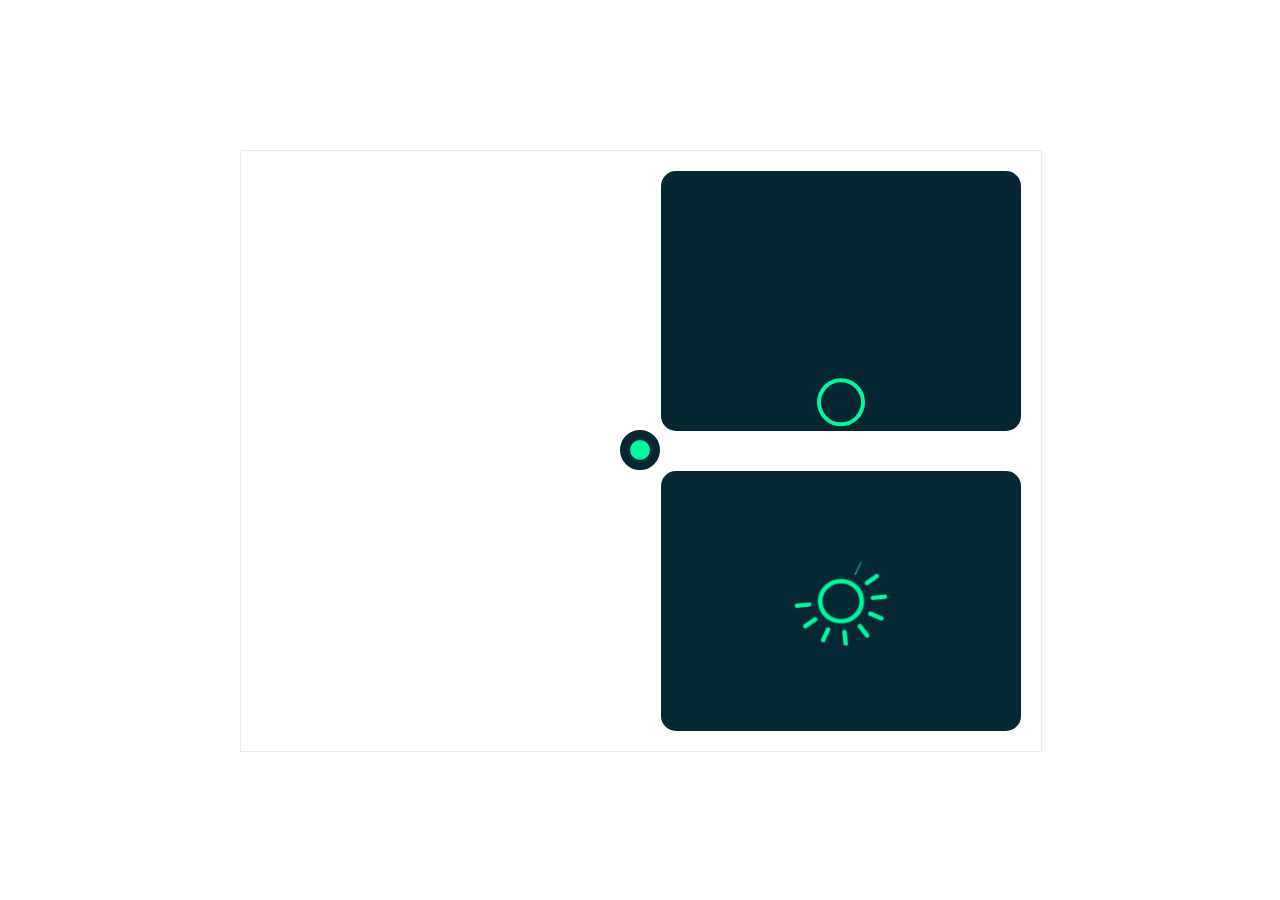
==== index.html @ 0fbd1613 "12.29实现基础页面，实现无点击纯css样式，引入原始gif图片，开始实现svg功能" ====
<!DOCTYPE html>
<html>
<head>
    <title>the four kinds of loading show ..</title>
    <meta name="description" content="" />
    <meta name="keywords" content="" />
    <meta name="author" content="" />
    <meta http-equiv="Content-Type" content="text/html;charset=UTF-8"/>
    <meta http-equiv="pragma" content="no-cache"/>
    <meta http-equiv="cache-control" content="no-cache"/>
    <meta http-equiv="expires" content="0"/>
    <meta name="viewport" content="width=device-width, initial-scale=1.0, maximum-scale=1.0, user-scalable=no"/>
    <meta name="format-detection" content="telephone=no" />
    <meta name="apple-mobile-web-app-capable" content="yes" /> 
    <link rel="stylesheet" type="text/css" href="css/utils.min.css" /> 
    <link rel="stylesheet" type="text/css" href="css/menu.min.css" />
</head>
<body>
    <div class="wrap">
        <div class="module">
            <div class="module-div module-css3">
                <div class="module-inner">
                </div>
            </div>
            <div class="module-div module-svg">
                <div class="module-inner">
                    <img width="100%" height="100%" style="background:#062731" src="resources/loading.svg"> 
                </div>
            </div>
            <div class="module-div module-canvas">
                <div class="module-inner">
                </div>
            </div>
            <div class="module-div module-gif">
                <div class="module-inner">
                    <img width="100%" height="100%" src="resources/loading.gif" >
                </div>
            </div>
        </div>
        <label class="main-label" for="checkbox"></label>
        <input class="main-checkbox" id="checkbox" type="checkbox">
        <div>
            <label class="theDiv div-gif">gif</label>
            <label class="theDiv div-css3">css3</label>
            <label class="theDiv div-canvas">cv</label>
            <label class="theDiv div-svg">svg</label>
        </div>
    </div>
</body>
</html>
<script src="js/main.min.js"></script>
---- css/utils.min.css ----
body,html{padding:0;margin:0;user-select:none;-webkit-user-select:none;min-width:960px}.wrap{width:100%;height:100%;min-width:960px}.module,.wrap{position:absolute}.module{width:800px;height:600px;border:1px solid #eaeaea;top:50%;left:50%;margin-top:-300px;margin-left:-400px;display:box-sizing;font-size:0}.module-div{display:inline-block;width:50%;height:50%;position:relative}.module-div .module-inner{position:absolute;width:360px;height:260px;top:20px;left:20px;border-radius:15px}.module-div img{border-radius:15px}
---- css/menu.min.css ----
.main-label{background:#000;height:20px;width:20px;border-radius:20px;position:absolute;top:50%;left:50%;margin-top:-20px;margin-left:-20px;border:10px solid #fff;z-index:1;opacity:0;animation:a 1s;-webkit-animation:a 1s}.main-checkbox{display:none}.main-checkbox+div{background:#00f99e;border-radius:20px;border:10px solid #062734;animation:c 1s;-webkit-animation:c 1s}.main-checkbox+div,.main-checkbox:checked+div{height:20px;width:20px;position:absolute;top:50%;left:50%;margin-top:-20px;margin-left:-20px}.main-checkbox:checked+div{background:#062734;border-radius:20px;border:10px solid #00f99e;animation:b 1s;-webkit-animation:b 1s}@keyframes a{0%{opacity:1}to{opacity:0}}@-webkit-keyframes a{0%{opacity:1}to{opacity:0}}@keyframes b{0%{background:#00f99e;border-width:10px;border-color:#062734}to{background:#062734;border-width:10px;border-color:#00f99e}}@-webkit-keyframes b{0%{background:#00f99e;border-width:10px;border-color:#062734}to{background:#062734;border-width:10px;border-color:#00f99e}}@keyframes c{0%{background:#062734;border-width:10px;border-color:#00f99e}to{background:#00f99e;border-width:10px;border-color:#062734}}@-webkit-keyframes c{0%{background:#062734;border-width:10px;border-color:#00f99e}to{background:#00f99e;border-width:10px;border-color:#062734}}input[type=checkbox]+div .theDiv{opacity:0;font-weight:bolder}input[type=checkbox]+div .theDiv,input[type=checkbox]:checked+div .theDiv{height:40px;width:40px;border-radius:20px;border:1px solid #00f99e;text-align:center;line-height:40px;top:50%;left:50%;position:absolute;color:#00f99e}input[type=checkbox]:checked+div .theDiv{opacity:1}.div-gif{margin-top:-20px;margin-left:10px;animation:k 1s ease-in}input[type=checkbox]:checked+div .div-gif{animation:j 1s ease-in;animation-fill-mode:forwards}.div-css3{margin-top:-20px;margin-left:-50px;animation:i 1s ease-in}input[type=checkbox]:checked+div .div-css3{animation:h 1s ease-in;animation-fill-mode:forwards}.div-canvas{margin-top:10px;margin-left:-20px;animation:g 1s ease-in}input[type=checkbox]:checked+div .div-canvas{animation:f 1s ease-in;animation-fill-mode:forwards}.div-svg{margin-top:-50px;margin-left:-20px;animation:e 1s ease-in}input[type=checkbox]:checked+div .div-svg{animation:d 1s ease-in;animation-fill-mode:forwards}@keyframes d{0%{opacity:0}to{animation-timing-function:ease-in;margin-top:-170px;margin-left:180px;opacity:1}}@keyframes e{0%{animation-timing-function:ease-in;margin-top:-170px;margin-left:180px;opacity:0}to{opacity:0}}@keyframes f{0%{opacity:0}to{animation-timing-function:ease-in;margin-top:130px;margin-left:-220px;opacity:1}}@keyframes g{0%{animation-timing-function:ease-in;margin-top:130px;margin-left:-220px;opacity:0}to{opacity:0}}@keyframes h{0%{opacity:0}to{animation-timing-function:ease-in;margin-top:-170px;margin-left:-220px;opacity:1}}@keyframes i{0%{animation-timing-function:ease-in;margin-top:-170px;margin-left:-220px;opacity:0}to{opacity:0}}@keyframes j{0%{opacity:0;top:50%;left:50%}to{animation-timing-function:ease-in;margin-top:130px;margin-left:180px;opacity:1}}@keyframes k{0%{animation-timing-function:ease-in;margin-top:130px;margin-left:180px;opacity:0}to{top:25%;left:25%;opacity:0}}
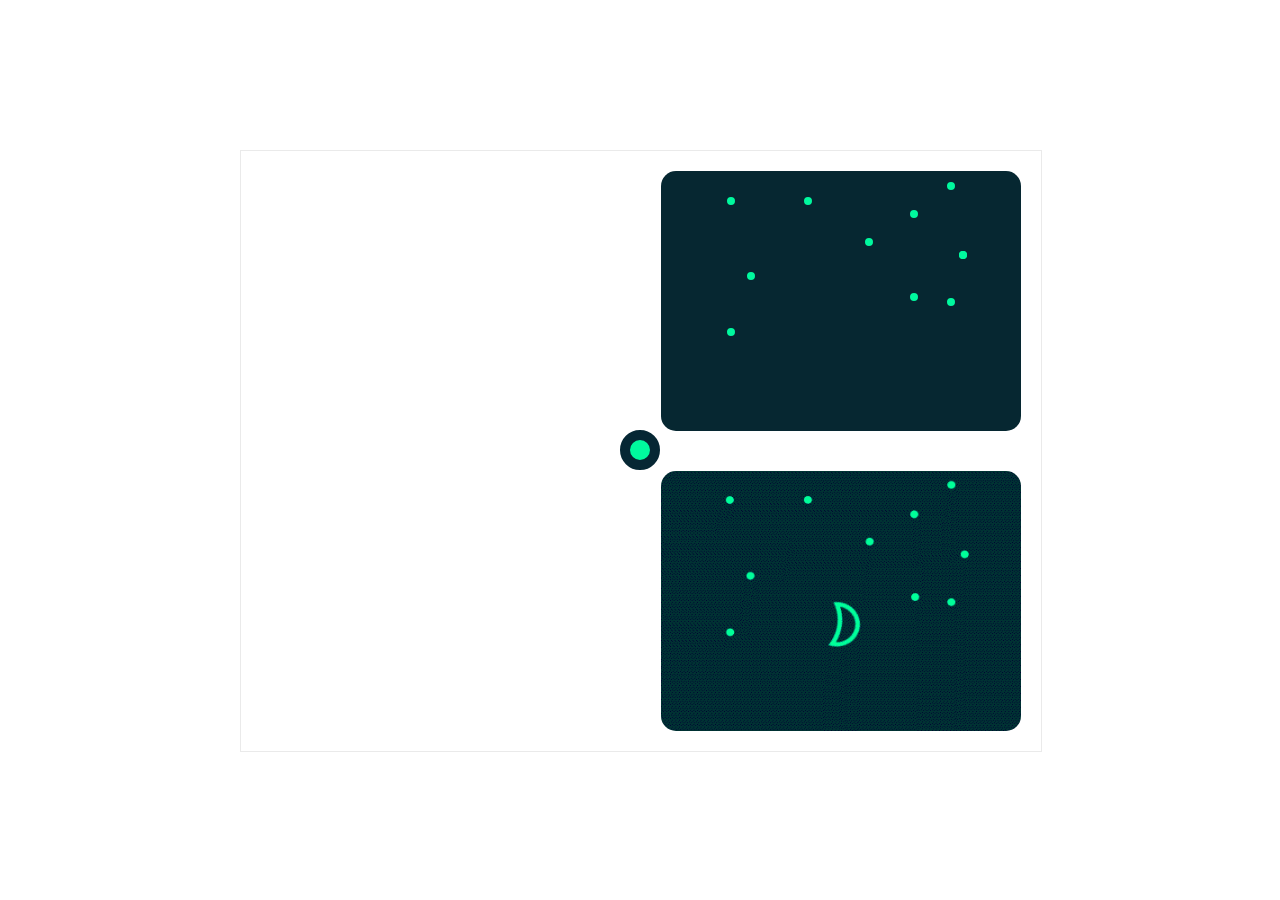
==== commit 8223fcda: "增加星星svg，时间较赶，准备换略微规则的loading页面实现" ====
--- a/index.html
+++ b/index.html
@@ -33,7 +33,7 @@
             </div>
             <div class="module-div module-gif">
                 <div class="module-inner">
-                    <img width="100%" height="100%" src="resources/loading.gif" >
+                    <img width="100%" height="100%" src="resources/loading-1.gif" >
                 </div>
             </div>
         </div>
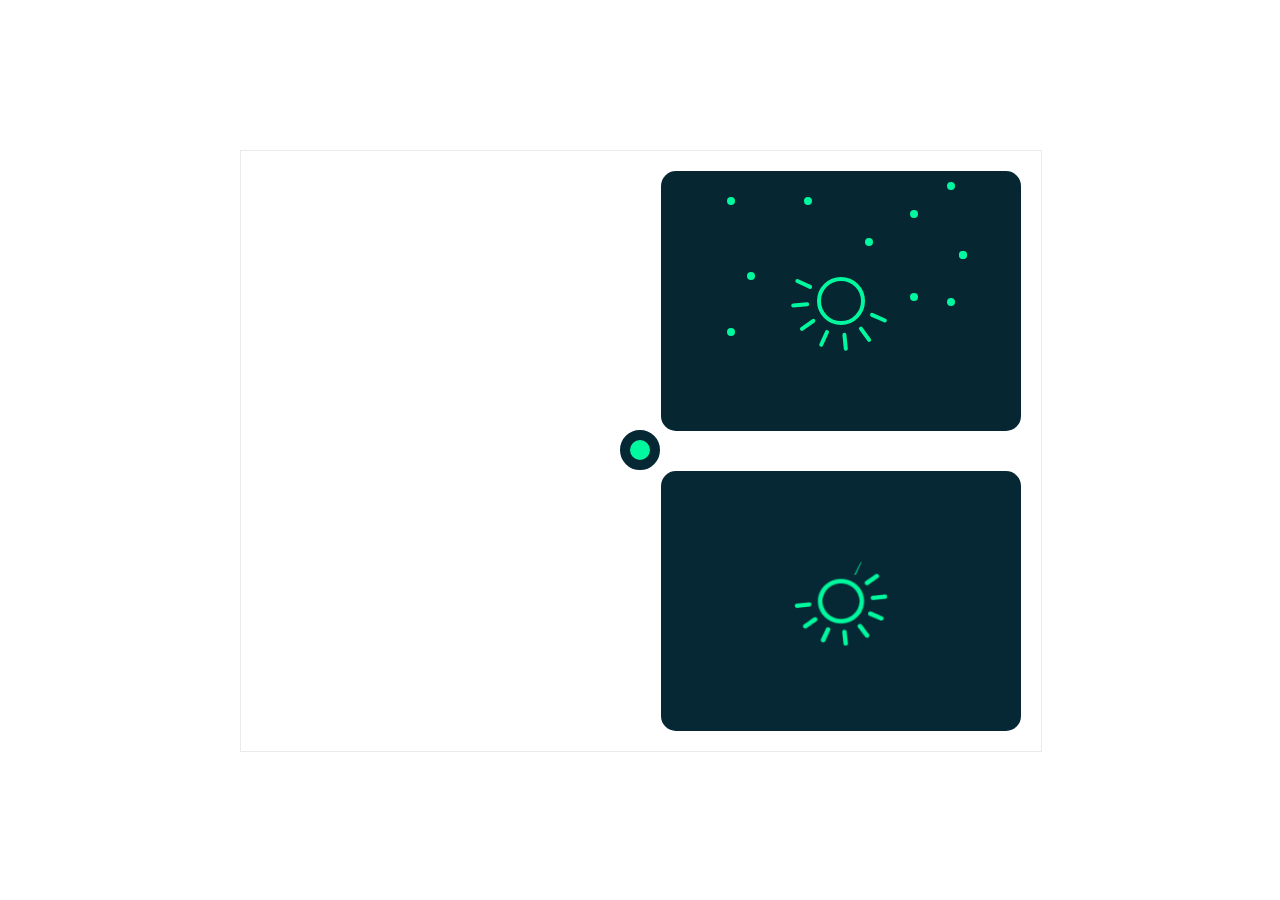
==== commit cd3258a1: "修改代码" ====
--- a/index.html
+++ b/index.html
@@ -11,8 +11,8 @@
     <meta http-equiv="expires" content="0"/>
     <meta name="viewport" content="width=device-width, initial-scale=1.0, maximum-scale=1.0, user-scalable=no"/>
     <meta name="format-detection" content="telephone=no" />
-    <meta name="apple-mobile-web-app-capable" content="yes" /> 
-    <link rel="stylesheet" type="text/css" href="css/utils.min.css" /> 
+    <meta name="apple-mobile-web-app-capable" content="yes" />
+    <link rel="stylesheet" type="text/css" href="css/utils.min.css" />
     <link rel="stylesheet" type="text/css" href="css/menu.min.css" />
 </head>
 <body>
@@ -24,7 +24,7 @@
             </div>
             <div class="module-div module-svg">
                 <div class="module-inner">
-                    <img width="100%" height="100%" style="background:#062731" src="resources/loading.svg"> 
+                    <img width="100%" height="100%" style="background:#062731" src="resources/loading.svg">
                 </div>
             </div>
             <div class="module-div module-canvas">
@@ -33,7 +33,7 @@
             </div>
             <div class="module-div module-gif">
                 <div class="module-inner">
-                    <img width="100%" height="100%" src="resources/loading-1.gif" >
+                    <img width="100%" height="100%" src="resources/loading.gif" >
                 </div>
             </div>
         </div>
--- a/css/utils.min.css
+++ b/css/utils.min.css
@@ -1 +1 @@
-body,html{padding:0;margin:0;user-select:none;-webkit-user-select:none;min-width:960px}.wrap{width:100%;height:100%;min-width:960px}.module,.wrap{position:absolute}.module{width:800px;height:600px;border:1px solid #eaeaea;top:50%;left:50%;margin-top:-300px;margin-left:-400px;display:box-sizing;font-size:0}.module-div{display:inline-block;width:50%;height:50%;position:relative}.module-div .module-inner{position:absolute;width:360px;height:260px;top:20px;left:20px;border-radius:15px}.module-div img{border-radius:15px}+body,html{padding:0;margin:0;user-select:none;-webkit-user-select:none;min-width:960px}.wrap{width:100%;height:100%;min-width:960px}.module,.wrap{position:absolute}.module{width:800px;height:600px;border:1px solid #eaeaea;top:50%;left:50%;margin-top:-300px;margin-left:-400px;display:box-sizing;font-size:0}.module-div{display:inline-block;width:50%;height:50%;position:relative}.module-div .module-inner{position:absolute;width:360px;height:260px;top:20px;left:20px;border-radius:15px}.module-div img{border-radius:15px}.module-easy{position:absolute;width:800px;height:800px;border:1px solid #eaeaea;top:50%;left:50%;margin-top:-400px;margin-left:-400px;display:box-sizing;font-size:0}.module-easy:after{content:" ";height:1600px;width:1600px;left:-400px;top:-400px;border:3px solid red;position:absolute;transform:scale(.5)}.module-div-easy{display:inline-block;width:50%;height:50%;position:relative}.module-div-easy .module-inner{position:absolute;width:300px;height:300px;left:50px;top:50px;border-radius:15px}.module-div-easy img{border-radius:15px}--- a/css/menu.min.css
+++ b/css/menu.min.css
@@ -1 +1 @@
-.main-label{background:#000;height:20px;width:20px;border-radius:20px;position:absolute;top:50%;left:50%;margin-top:-20px;margin-left:-20px;border:10px solid #fff;z-index:1;opacity:0;animation:a 1s;-webkit-animation:a 1s}.main-checkbox{display:none}.main-checkbox+div{background:#00f99e;border-radius:20px;border:10px solid #062734;animation:c 1s;-webkit-animation:c 1s}.main-checkbox+div,.main-checkbox:checked+div{height:20px;width:20px;position:absolute;top:50%;left:50%;margin-top:-20px;margin-left:-20px}.main-checkbox:checked+div{background:#062734;border-radius:20px;border:10px solid #00f99e;animation:b 1s;-webkit-animation:b 1s}@keyframes a{0%{opacity:1}to{opacity:0}}@-webkit-keyframes a{0%{opacity:1}to{opacity:0}}@keyframes b{0%{background:#00f99e;border-width:10px;border-color:#062734}to{background:#062734;border-width:10px;border-color:#00f99e}}@-webkit-keyframes b{0%{background:#00f99e;border-width:10px;border-color:#062734}to{background:#062734;border-width:10px;border-color:#00f99e}}@keyframes c{0%{background:#062734;border-width:10px;border-color:#00f99e}to{background:#00f99e;border-width:10px;border-color:#062734}}@-webkit-keyframes c{0%{background:#062734;border-width:10px;border-color:#00f99e}to{background:#00f99e;border-width:10px;border-color:#062734}}input[type=checkbox]+div .theDiv{opacity:0;font-weight:bolder}input[type=checkbox]+div .theDiv,input[type=checkbox]:checked+div .theDiv{height:40px;width:40px;border-radius:20px;border:1px solid #00f99e;text-align:center;line-height:40px;top:50%;left:50%;position:absolute;color:#00f99e}input[type=checkbox]:checked+div .theDiv{opacity:1}.div-gif{margin-top:-20px;margin-left:10px;animation:k 1s ease-in}input[type=checkbox]:checked+div .div-gif{animation:j 1s ease-in;animation-fill-mode:forwards}.div-css3{margin-top:-20px;margin-left:-50px;animation:i 1s ease-in}input[type=checkbox]:checked+div .div-css3{animation:h 1s ease-in;animation-fill-mode:forwards}.div-canvas{margin-top:10px;margin-left:-20px;animation:g 1s ease-in}input[type=checkbox]:checked+div .div-canvas{animation:f 1s ease-in;animation-fill-mode:forwards}.div-svg{margin-top:-50px;margin-left:-20px;animation:e 1s ease-in}input[type=checkbox]:checked+div .div-svg{animation:d 1s ease-in;animation-fill-mode:forwards}@keyframes d{0%{opacity:0}to{animation-timing-function:ease-in;margin-top:-170px;margin-left:180px;opacity:1}}@keyframes e{0%{animation-timing-function:ease-in;margin-top:-170px;margin-left:180px;opacity:0}to{opacity:0}}@keyframes f{0%{opacity:0}to{animation-timing-function:ease-in;margin-top:130px;margin-left:-220px;opacity:1}}@keyframes g{0%{animation-timing-function:ease-in;margin-top:130px;margin-left:-220px;opacity:0}to{opacity:0}}@keyframes h{0%{opacity:0}to{animation-timing-function:ease-in;margin-top:-170px;margin-left:-220px;opacity:1}}@keyframes i{0%{animation-timing-function:ease-in;margin-top:-170px;margin-left:-220px;opacity:0}to{opacity:0}}@keyframes j{0%{opacity:0;top:50%;left:50%}to{animation-timing-function:ease-in;margin-top:130px;margin-left:180px;opacity:1}}@keyframes k{0%{animation-timing-function:ease-in;margin-top:130px;margin-left:180px;opacity:0}to{top:25%;left:25%;opacity:0}}+.main-label{background:#000;height:20px;width:20px;border-radius:20px;position:absolute;top:50%;left:50%;margin-top:-20px;margin-left:-20px;border:10px solid #fff;z-index:1;opacity:0;animation:a 1s;-webkit-animation:a 1s}.main-checkbox{display:none}.main-checkbox+div{background:#00f99e;border-radius:20px;border:10px solid #062734;animation:c 1s;-webkit-animation:c 1s}.main-checkbox+div,.main-checkbox:checked+div{height:20px;width:20px;position:absolute;top:50%;left:50%;margin-top:-20px;margin-left:-20px}.main-checkbox:checked+div{background:#062734;border-radius:20px;border:10px solid #00f99e;animation:b 1s;-webkit-animation:b 1s}@keyframes a{0%{opacity:1}to{opacity:0}}@-webkit-keyframes a{0%{opacity:1}to{opacity:0}}@keyframes b{0%{background:#00f99e;border-width:10px;border-color:#062734}to{background:#062734;border-width:10px;border-color:#00f99e}}@-webkit-keyframes b{0%{background:#00f99e;border-width:10px;border-color:#062734}to{background:#062734;border-width:10px;border-color:#00f99e}}@keyframes c{0%{background:#062734;border-width:10px;border-color:#00f99e}to{background:#00f99e;border-width:10px;border-color:#062734}}@-webkit-keyframes c{0%{background:#062734;border-width:10px;border-color:#00f99e}to{background:#00f99e;border-width:10px;border-color:#062734}}input[type=checkbox]+div .theDiv{opacity:0;font-weight:bolder;z-index:1}input[type=checkbox]+div .theDiv,input[type=checkbox]:checked+div .theDiv{height:40px;width:40px;border-radius:20px;border:1px solid #00f99e;text-align:center;line-height:40px;top:50%;left:50%;position:absolute;color:#00f99e}input[type=checkbox]:checked+div .theDiv{opacity:1}.div-gif{margin-top:-20px;margin-left:10px;animation:k 1s ease-in}input[type=checkbox]:checked+div .div-gif{animation:j 1s ease-in;animation-fill-mode:forwards}.div-css3{margin-top:-20px;margin-left:-50px;animation:i 1s ease-in}input[type=checkbox]:checked+div .div-css3{animation:h 1s ease-in;animation-fill-mode:forwards}.div-canvas{margin-top:10px;margin-left:-20px;animation:g 1s ease-in}input[type=checkbox]:checked+div .div-canvas{animation:f 1s ease-in;animation-fill-mode:forwards}.div-svg{margin-top:-50px;margin-left:-20px;animation:e 1s ease-in}input[type=checkbox]:checked+div .div-svg{animation:d 1s ease-in;animation-fill-mode:forwards}@keyframes d{0%{opacity:0}to{animation-timing-function:ease-in;margin-top:-170px;margin-left:180px;opacity:1}}@keyframes e{0%{animation-timing-function:ease-in;margin-top:-170px;margin-left:180px;opacity:0}to{opacity:0}}@keyframes f{0%{opacity:0}to{animation-timing-function:ease-in;margin-top:130px;margin-left:-220px;opacity:1}}@keyframes g{0%{animation-timing-function:ease-in;margin-top:130px;margin-left:-220px;opacity:0}to{opacity:0}}@keyframes h{0%{opacity:0}to{animation-timing-function:ease-in;margin-top:-170px;margin-left:-220px;opacity:1}}@keyframes i{0%{animation-timing-function:ease-in;margin-top:-170px;margin-left:-220px;opacity:0}to{opacity:0}}@keyframes j{0%{opacity:0;top:50%;left:50%}to{animation-timing-function:ease-in;margin-top:130px;margin-left:180px;opacity:1}}@keyframes k{0%{animation-timing-function:ease-in;margin-top:130px;margin-left:180px;opacity:0}to{top:25%;left:25%;opacity:0}}canvas{border-radius:15px}